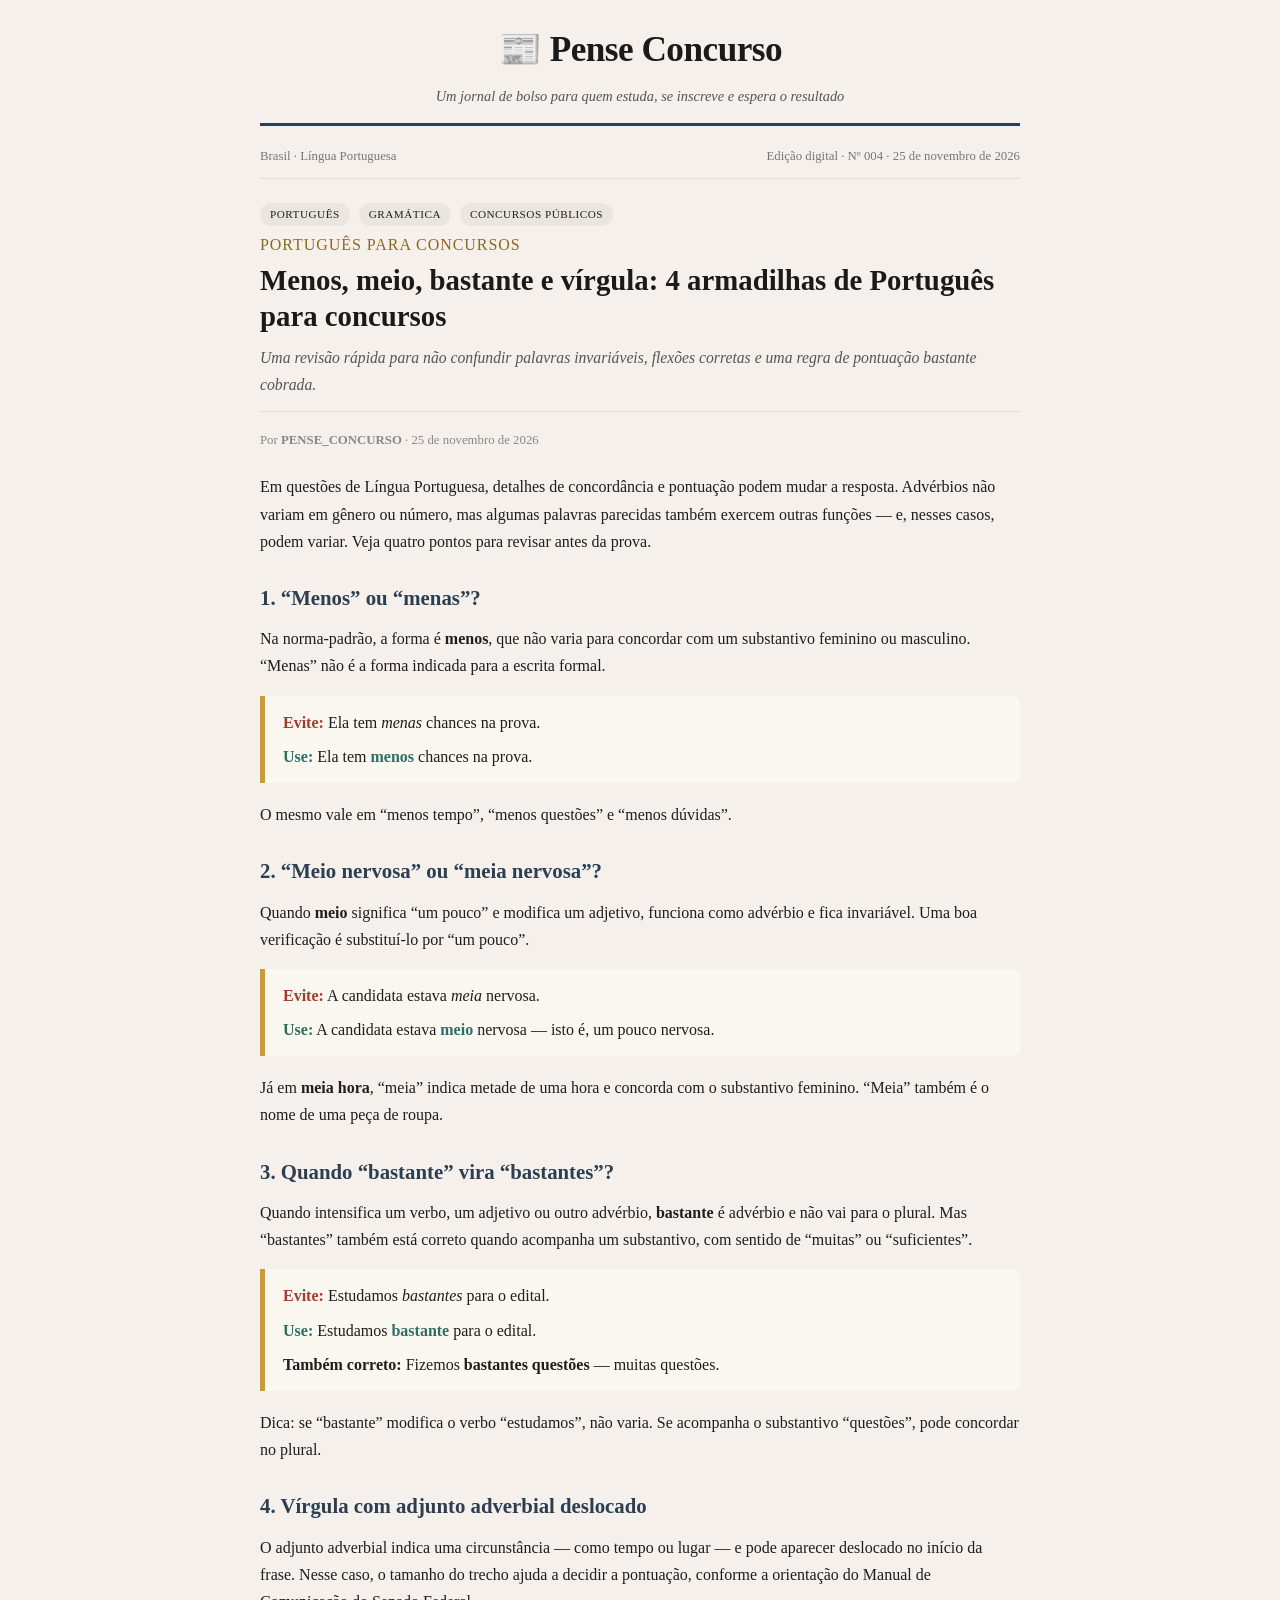
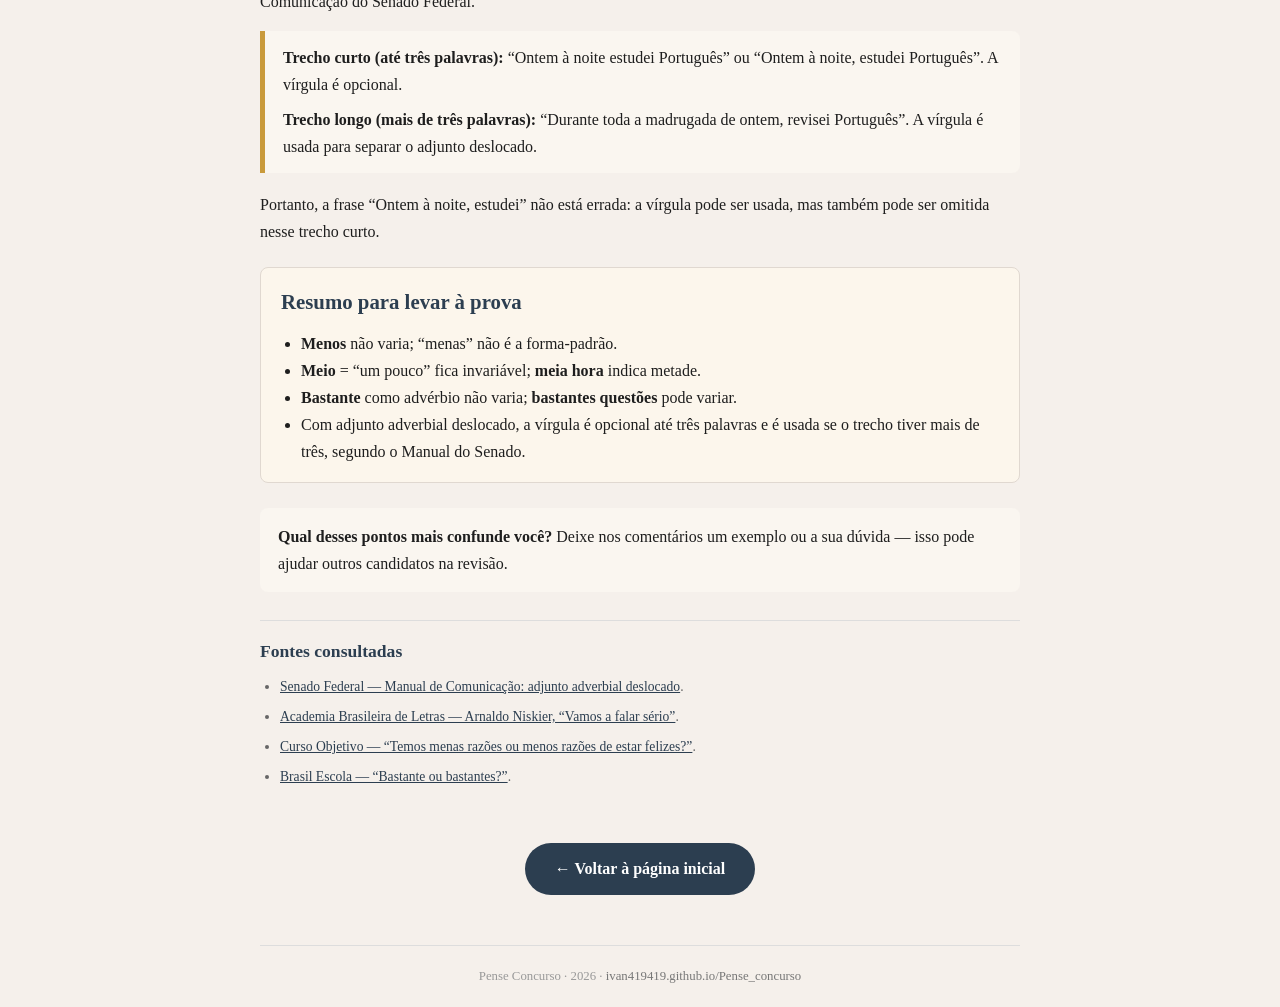
==== adverbios-concursos.html @ dcf008c1 "Add Portuguese grammar article for concursos" ====
<!DOCTYPE html>
<html lang="pt-BR">
<head>
    <meta charset="UTF-8">
    <meta name="viewport" content="width=device-width, initial-scale=1.0">
    <title>Menos, meio, bastante e vírgula: 4 armadilhas de Português para concursos — Pense Concurso</title>
    <meta name="description" content="Revise quatro dúvidas de gramática que aparecem em concursos: menos ou menas, meio ou meia, bastante ou bastantes e vírgula no adjunto adverbial deslocado.">
    <style>
        * {
            margin: 0;
            padding: 0;
            box-sizing: border-box;
        }
        body {
            font-family: 'Georgia', 'Times New Roman', serif;
            background: #f5f0eb;
            color: #1e1e1e;
            padding: 20px;
            max-width: 800px;
            margin: 0 auto;
            line-height: 1.7;
        }
        a { color: inherit; }
        .header {
            text-align: center;
            border-bottom: 3px solid #2c3e50;
            padding-bottom: 15px;
            margin-bottom: 20px;
        }
        .header h1 {
            font-size: 2.2rem;
            font-weight: 700;
            letter-spacing: -0.5px;
            color: #1a1a1a;
        }
        .header .tagline {
            font-size: 0.9rem;
            color: #555;
            font-style: italic;
            margin-top: 4px;
        }
        .meta {
            display: flex;
            flex-wrap: wrap;
            justify-content: space-between;
            gap: 5px 16px;
            font-size: 0.8rem;
            color: #777;
            border-bottom: 1px solid #ddd;
            padding-bottom: 10px;
            margin-bottom: 20px;
        }
        .tags span {
            display: inline-block;
            background: #eae5df;
            padding: 2px 10px;
            border-radius: 12px;
            margin: 0 5px 5px 0;
            font-size: 0.7rem;
            text-transform: uppercase;
            letter-spacing: 0.5px;
        }
        .categoria {
            font-size: 1rem;
            margin: 0 0 5px;
            color: #8a6a22;
            letter-spacing: 0.06em;
            text-transform: uppercase;
        }
        .article-title {
            font-size: 1.8rem;
            margin: 0 0 10px;
            color: #1a1a1a;
            line-height: 1.25;
        }
        .subtitulo {
            color: #555;
            font-size: 0.98rem;
            border-bottom: 1px solid #ddd;
            padding-bottom: 12px;
            margin-bottom: 18px;
        }
        .byline {
            font-size: 0.8rem;
            color: #888;
            margin: 0 0 22px;
        }
        p { margin: 0 0 16px; }
        h2 {
            font-size: 1.5rem;
            margin: 28px 0 10px;
            color: #1a1a1a;
        }
        h3 {
            font-size: 1.3rem;
            margin: 25px 0 10px;
            color: #2c3e50;
        }
        .exemplo {
            background: #faf6f0;
            border-left: 5px solid #c99a3b;
            padding: 13px 18px;
            margin: 15px 0 18px;
            border-radius: 0 8px 8px 0;
        }
        .exemplo p { margin: 0 0 7px; }
        .exemplo p:last-child { margin-bottom: 0; }
        .exemplo .evite strong { color: #a23b2e; }
        .exemplo .use strong { color: #2f6f63; }
        .destaque {
            background: #faf6f0;
            border-left: 6px solid #c0392b;
            padding: 15px 20px;
            margin: 20px 0;
            border-radius: 0 8px 8px 0;
        }
        .resumo {
            background: #fcf6ec;
            padding: 16px 20px;
            border-radius: 8px;
            border: 1px solid #e0d8d0;
            margin: 22px 0;
        }
        .resumo h3 { margin-top: 0; }
        .resumo ul { margin: 8px 0 0 20px; }
        .fontes {
            border-top: 1px solid #ddd;
            padding-top: 16px;
            margin-top: 28px;
            font-size: 0.85rem;
            color: #666;
        }
        .fontes h2 {
            font-size: 1.1rem;
            margin: 0 0 8px;
            color: #2c3e50;
        }
        .fontes ul { padding-left: 20px; }
        .fontes li { margin-bottom: 7px; }
        .fontes a { color: #2c3e50; }
        .comentario-cta {
            background: #faf6f0;
            padding: 15px 18px;
            border-radius: 8px;
            margin: 25px 0 15px;
        }
        .botao-voltar {
            display: inline-block;
            background: #2c3e50;
            color: white;
            padding: 12px 30px;
            border-radius: 30px;
            text-decoration: none;
            font-weight: bold;
            margin: 30px 0 20px;
        }
        .botao-voltar:hover { background: #c0392b; }
        footer {
            text-align: center;
            font-size: 0.8rem;
            color: #999;
            border-top: 1px solid #ddd;
            padding-top: 20px;
            margin-top: 30px;
        }
        @media (max-width: 600px) {
            body { padding: 16px; }
            .header h1 { font-size: 1.8rem; }
            .article-title { font-size: 1.55rem; }
            h2 { font-size: 1.35rem; }
            .meta { flex-direction: column; align-items: flex-start; }
        }
    </style>
    <!-- Cloudflare Web Analytics --><script type='module' src='https://static.cloudflareinsights.com/beacon.min.js' data-cf-beacon='{"token": "49c7e5d6283848708173839c3e692943"}'></script><!-- End Cloudflare Web Analytics -->
</head>
<body>
    <header class="header">
        <h1>📰 Pense Concurso</h1>
        <div class="tagline">Um jornal de bolso para quem estuda, se inscreve e espera o resultado</div>
    </header>

    <main>
        <div class="meta">
            <span>Brasil · Língua Portuguesa</span>
            <span>Edição digital · Nº 004 · 25 de novembro de 2026</span>
        </div>
        <div class="tags" aria-label="Temas da matéria">
            <span>Português</span>
            <span>Gramática</span>
            <span>Concursos públicos</span>
        </div>

        <article>
            <p class="categoria">Português para concursos</p>
            <h2 class="article-title">Menos, meio, bastante e vírgula: 4 armadilhas de Português para concursos</h2>
            <p class="subtitulo"><em>Uma revisão rápida para não confundir palavras invariáveis, flexões corretas e uma regra de pontuação bastante cobrada.</em></p>
            <p class="byline">Por <strong>PENSE_CONCURSO</strong> · 25 de novembro de 2026</p>

            <p>Em questões de Língua Portuguesa, detalhes de concordância e pontuação podem mudar a resposta. Advérbios não variam em gênero ou número, mas algumas palavras parecidas também exercem outras funções — e, nesses casos, podem variar. Veja quatro pontos para revisar antes da prova.</p>

            <section aria-labelledby="menos">
                <h3 id="menos">1. “Menos” ou “menas”?</h3>
                <p>Na norma-padrão, a forma é <strong>menos</strong>, que não varia para concordar com um substantivo feminino ou masculino. “Menas” não é a forma indicada para a escrita formal.</p>
                <div class="exemplo">
                    <p class="evite"><strong>Evite:</strong> Ela tem <em>menas</em> chances na prova.</p>
                    <p class="use"><strong>Use:</strong> Ela tem <strong>menos</strong> chances na prova.</p>
                </div>
                <p>O mesmo vale em “menos tempo”, “menos questões” e “menos dúvidas”.</p>
            </section>

            <section aria-labelledby="meio">
                <h3 id="meio">2. “Meio nervosa” ou “meia nervosa”?</h3>
                <p>Quando <strong>meio</strong> significa “um pouco” e modifica um adjetivo, funciona como advérbio e fica invariável. Uma boa verificação é substituí-lo por “um pouco”.</p>
                <div class="exemplo">
                    <p class="evite"><strong>Evite:</strong> A candidata estava <em>meia</em> nervosa.</p>
                    <p class="use"><strong>Use:</strong> A candidata estava <strong>meio</strong> nervosa — isto é, um pouco nervosa.</p>
                </div>
                <p>Já em <strong>meia hora</strong>, “meia” indica metade de uma hora e concorda com o substantivo feminino. “Meia” também é o nome de uma peça de roupa.</p>
            </section>

            <section aria-labelledby="bastante">
                <h3 id="bastante">3. Quando “bastante” vira “bastantes”?</h3>
                <p>Quando intensifica um verbo, um adjetivo ou outro advérbio, <strong>bastante</strong> é advérbio e não vai para o plural. Mas “bastantes” também está correto quando acompanha um substantivo, com sentido de “muitas” ou “suficientes”.</p>
                <div class="exemplo">
                    <p class="evite"><strong>Evite:</strong> Estudamos <em>bastantes</em> para o edital.</p>
                    <p class="use"><strong>Use:</strong> Estudamos <strong>bastante</strong> para o edital.</p>
                    <p><strong>Também correto:</strong> Fizemos <strong>bastantes questões</strong> — muitas questões.</p>
                </div>
                <p>Dica: se “bastante” modifica o verbo “estudamos”, não varia. Se acompanha o substantivo “questões”, pode concordar no plural.</p>
            </section>

            <section aria-labelledby="virgula">
                <h3 id="virgula">4. Vírgula com adjunto adverbial deslocado</h3>
                <p>O adjunto adverbial indica uma circunstância — como tempo ou lugar — e pode aparecer deslocado no início da frase. Nesse caso, o tamanho do trecho ajuda a decidir a pontuação, conforme a orientação do Manual de Comunicação do Senado Federal.</p>
                <div class="exemplo">
                    <p><strong>Trecho curto (até três palavras):</strong> “Ontem à noite estudei Português” ou “Ontem à noite, estudei Português”. A vírgula é opcional.</p>
                    <p><strong>Trecho longo (mais de três palavras):</strong> “Durante toda a madrugada de ontem, revisei Português”. A vírgula é usada para separar o adjunto deslocado.</p>
                </div>
                <p>Portanto, a frase “Ontem à noite, estudei” não está errada: a vírgula pode ser usada, mas também pode ser omitida nesse trecho curto.</p>
            </section>

            <div class="resumo">
                <h3>Resumo para levar à prova</h3>
                <ul>
                    <li><strong>Menos</strong> não varia; “menas” não é a forma-padrão.</li>
                    <li><strong>Meio</strong> = “um pouco” fica invariável; <strong>meia hora</strong> indica metade.</li>
                    <li><strong>Bastante</strong> como advérbio não varia; <strong>bastantes questões</strong> pode variar.</li>
                    <li>Com adjunto adverbial deslocado, a vírgula é opcional até três palavras e é usada se o trecho tiver mais de três, segundo o Manual do Senado.</li>
                </ul>
            </div>

            <p class="comentario-cta"><strong>Qual desses pontos mais confunde você?</strong> Deixe nos comentários um exemplo ou a sua dúvida — isso pode ajudar outros candidatos na revisão.</p>

            <div class="fontes">
                <h2>Fontes consultadas</h2>
                <ul>
                    <li><a href="https://www12.senado.leg.br/manualdecomunicacao/estilos/adjunto-adverbial-deslocado" target="_blank" rel="noopener noreferrer">Senado Federal — Manual de Comunicação: adjunto adverbial deslocado</a>.</li>
                    <li><a href="https://www.academia.org.br/artigos/vamos-falar-serio" target="_blank" rel="noopener noreferrer">Academia Brasileira de Letras — Arnaldo Niskier, “Vamos a falar sério”</a>.</li>
                    <li><a href="https://www.curso-objetivo.br/vestibular/bom-portugues/temos-menas-razoes-ou-menos-razoes-de-estar-felizes.aspx" target="_blank" rel="noopener noreferrer">Curso Objetivo — “Temos menas razões ou menos razões de estar felizes?”</a>.</li>
                    <li><a href="https://brasilescola.uol.com.br/gramatica/bastante-ou-bastantes.htm" target="_blank" rel="noopener noreferrer">Brasil Escola — “Bastante ou bastantes?”</a>.</li>
                </ul>
            </div>
        </article>

        <div id="disqus_thread"></div>
        <script>
            var disqus_config = function () {
                this.page.url = window.location.href;
                this.page.identifier = 'adverbios-concursos';
            };
            (function() {
                var d = document, s = d.createElement('script');
                s.src = 'https://Penseconcurso.disqus.com/embed.js';
                s.setAttribute('data-timestamp', +new Date());
                (d.head || d.body).appendChild(s);
            })();
        </script>
        <noscript>Ative o JavaScript para ver os <a href="https://disqus.com/?ref_noscript">comentários do Disqus</a>.</noscript>

        <div style="text-align: center; margin: 25px 0 10px;">
            <a href="index.html" class="botao-voltar">← Voltar à página inicial</a>
        </div>
    </main>

    <footer>
        Pense Concurso · 2026 · <a href="https://ivan419419.github.io/Pense_concurso/" style="color:#777; text-decoration:none;">ivan419419.github.io/Pense_concurso</a>
    </footer>
</body>
</html>
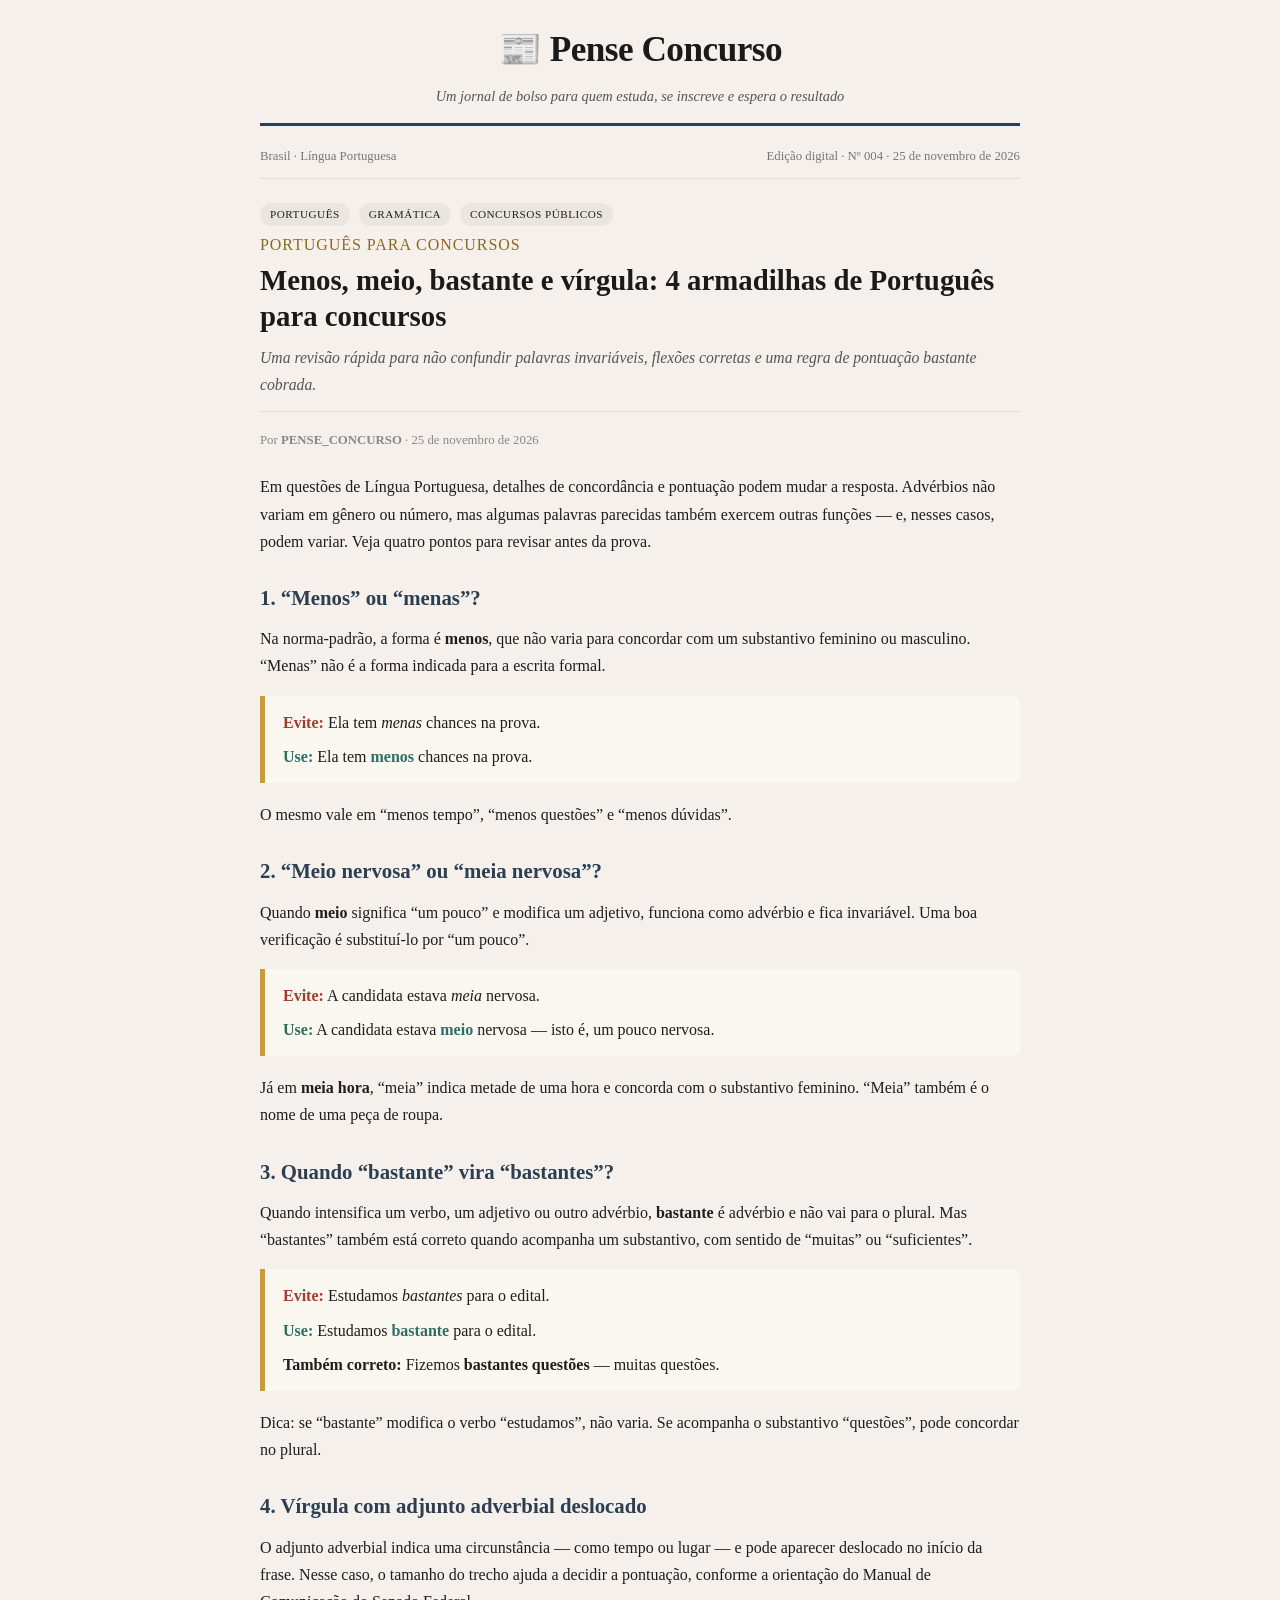
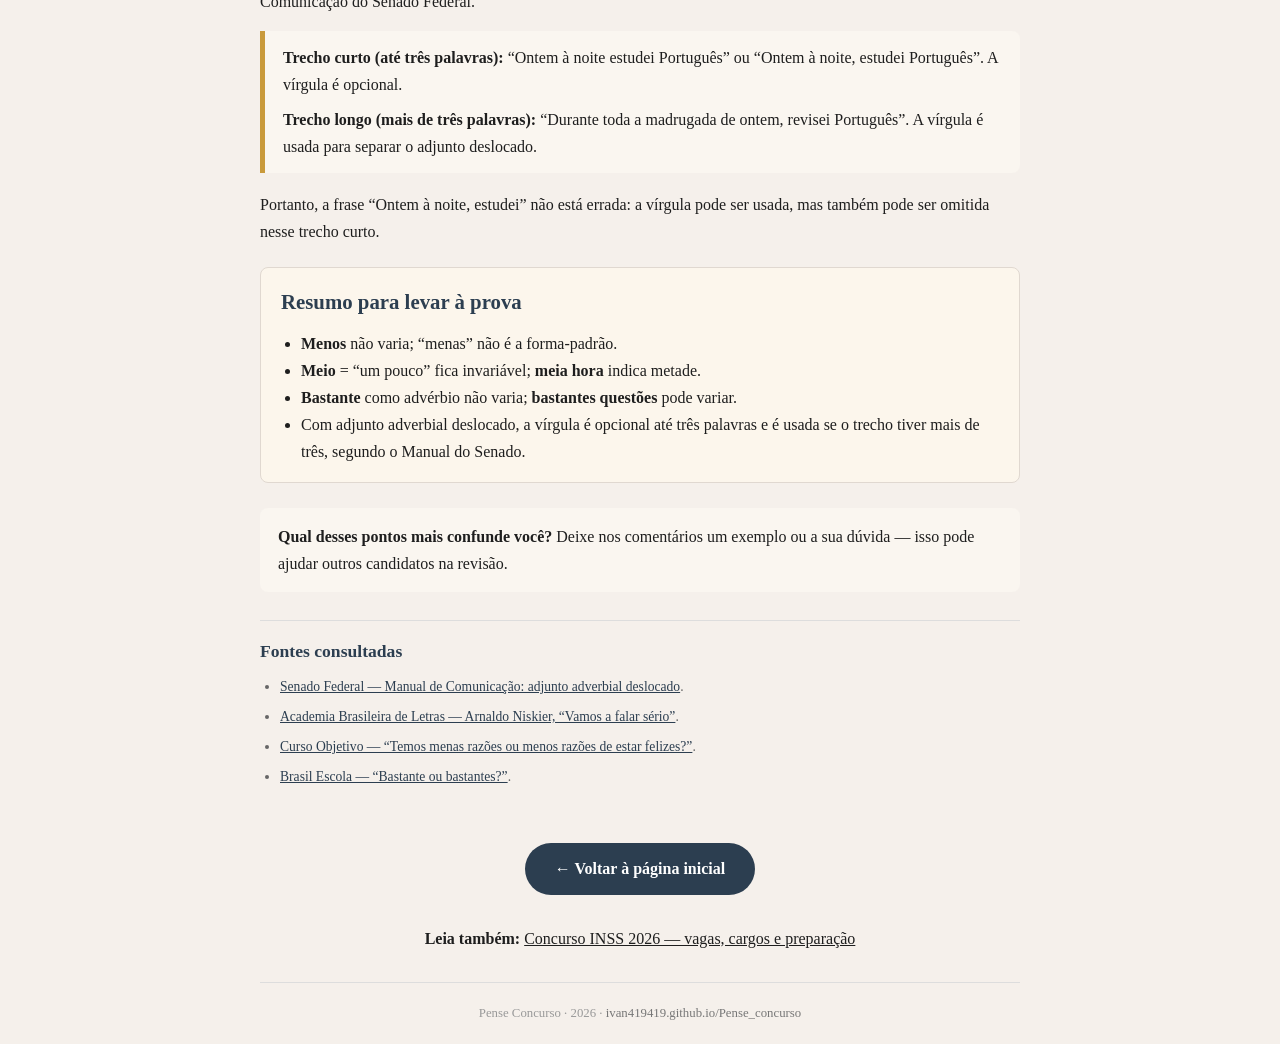
==== commit fe9c06af: "Improve SEO metadata and crawlability" ====
--- a/adverbios-concursos.html
+++ b/adverbios-concursos.html
@@ -280,6 +280,7 @@
         <div style="text-align: center; margin: 25px 0 10px;">
             <a href="index.html" class="botao-voltar">← Voltar à página inicial</a>
         </div>
+        <p style="text-align: center; margin: 0 0 18px;"><strong>Leia também:</strong> <a href="inss2026.html">Concurso INSS 2026 — vagas, cargos e preparação</a></p>
     </main>
 
     <footer>
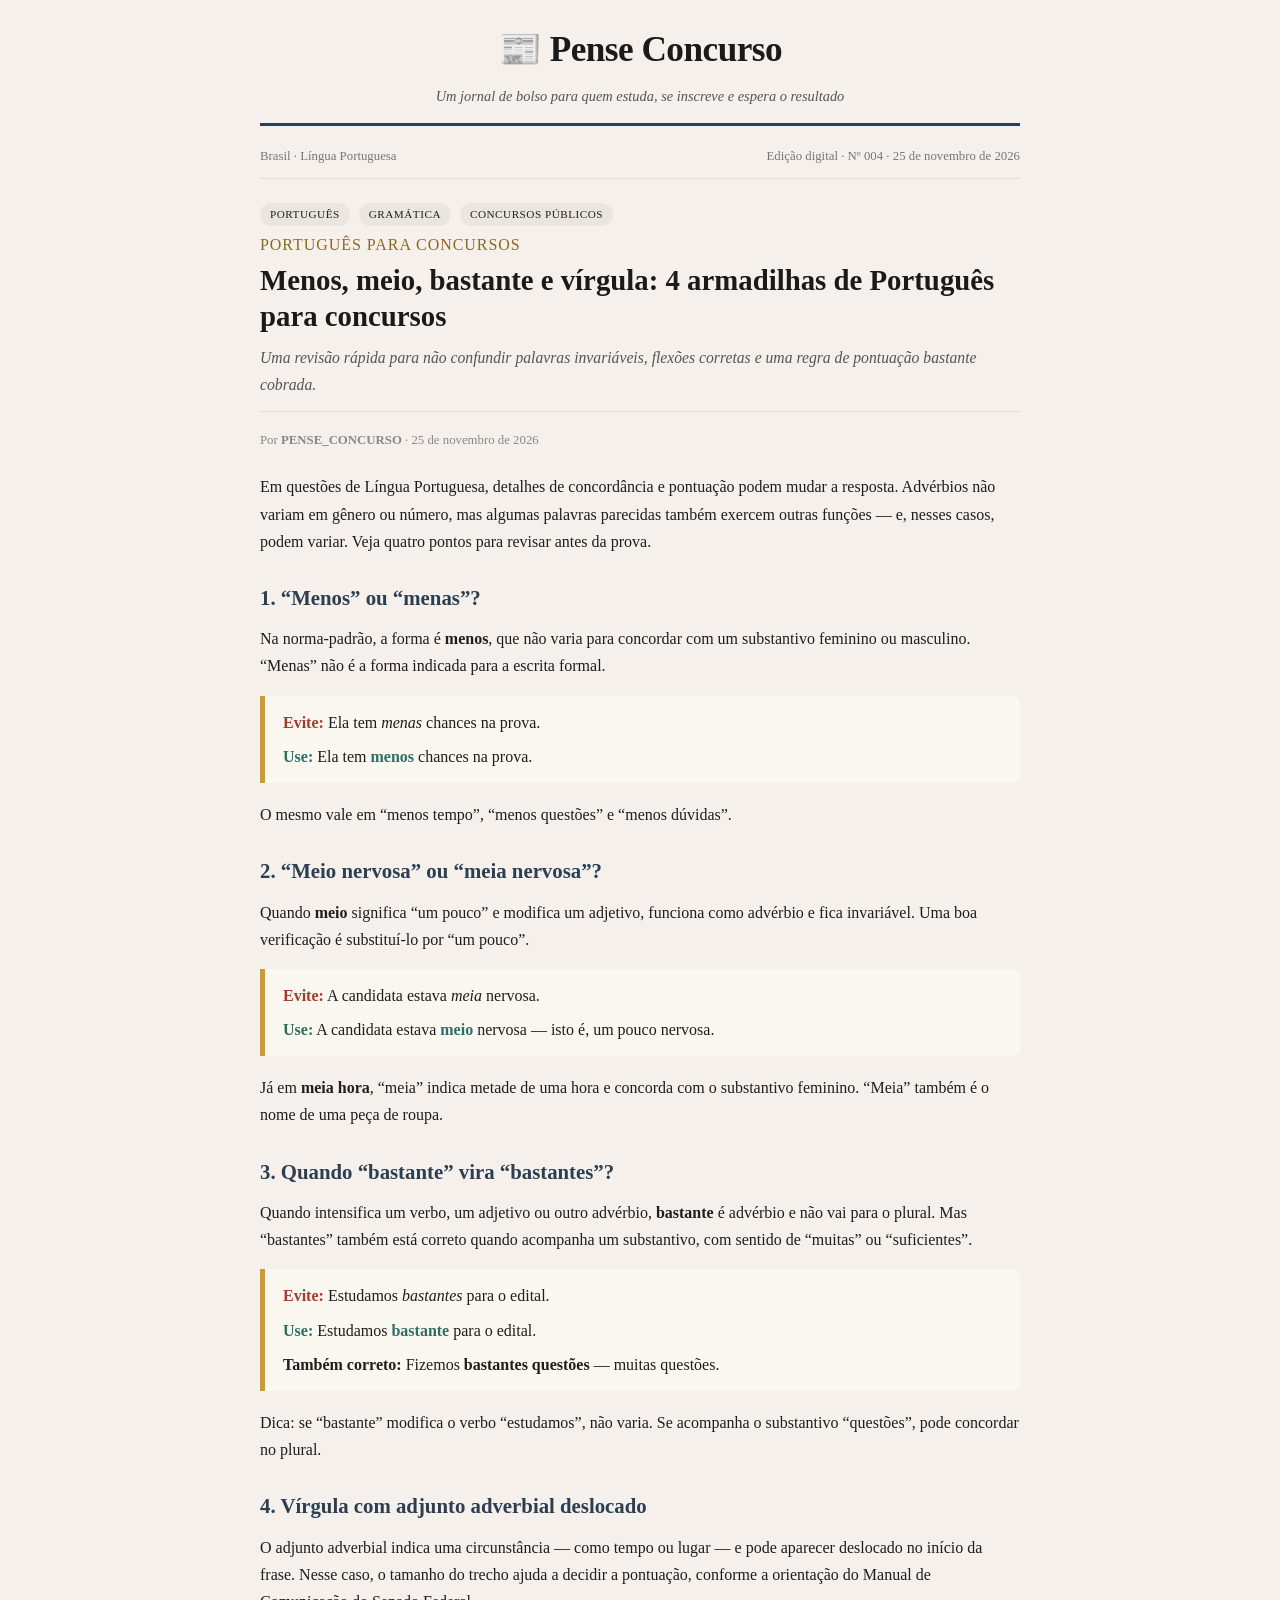
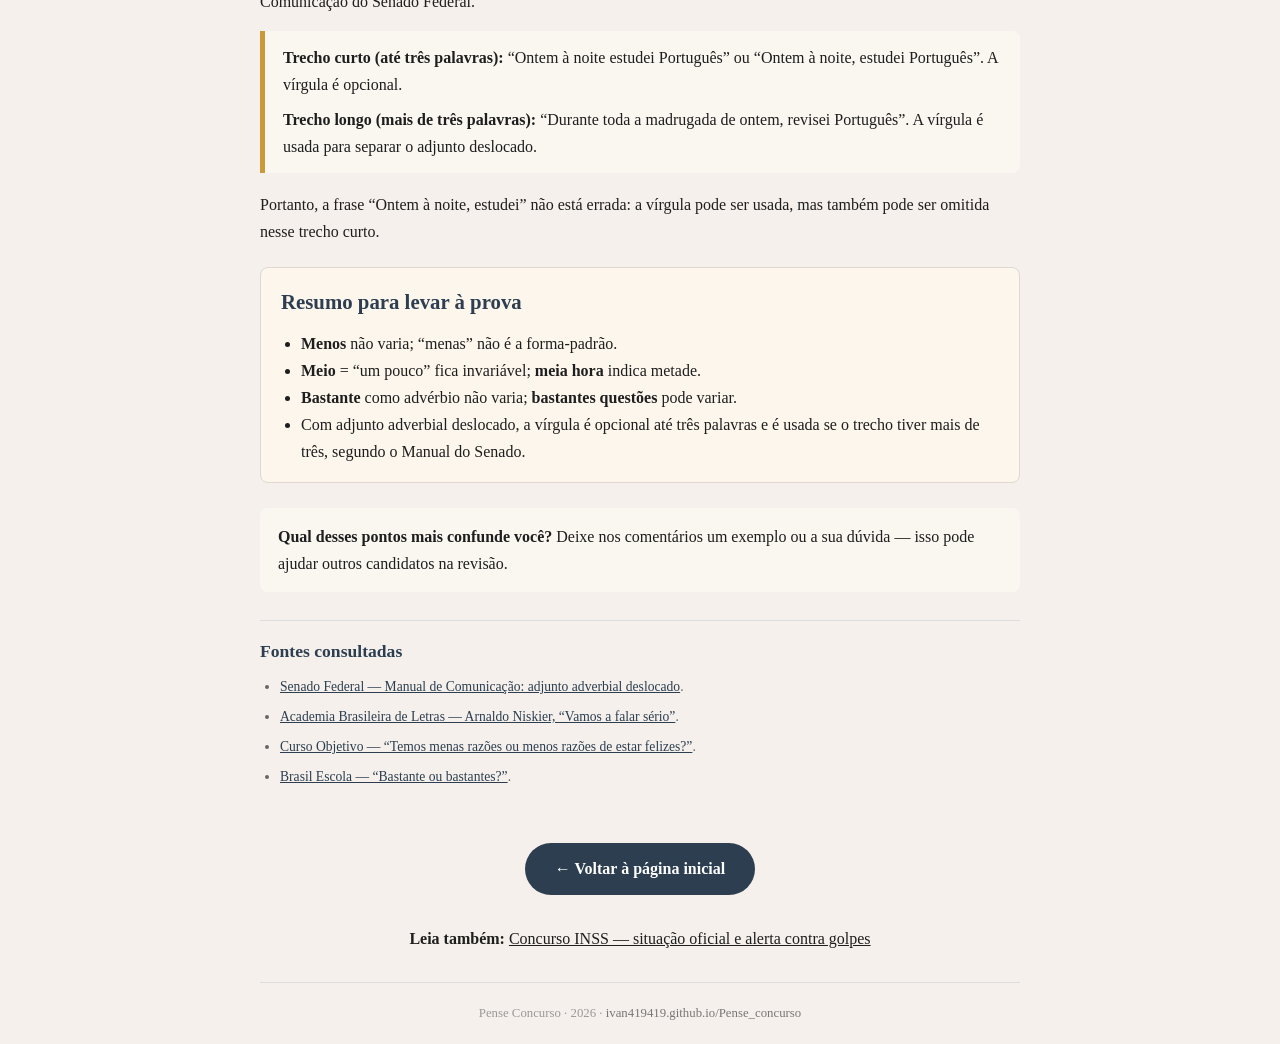
==== commit 45b4f7d5: "Update INSS contest status and scam warning" ====
--- a/adverbios-concursos.html
+++ b/adverbios-concursos.html
@@ -280,7 +280,7 @@
         <div style="text-align: center; margin: 25px 0 10px;">
             <a href="index.html" class="botao-voltar">← Voltar à página inicial</a>
         </div>
-        <p style="text-align: center; margin: 0 0 18px;"><strong>Leia também:</strong> <a href="inss2026.html">Concurso INSS 2026 — vagas, cargos e preparação</a></p>
+        <p style="text-align: center; margin: 0 0 18px;"><strong>Leia também:</strong> <a href="inss2026.html">Concurso INSS — situação oficial e alerta contra golpes</a></p>
     </main>
 
     <footer>
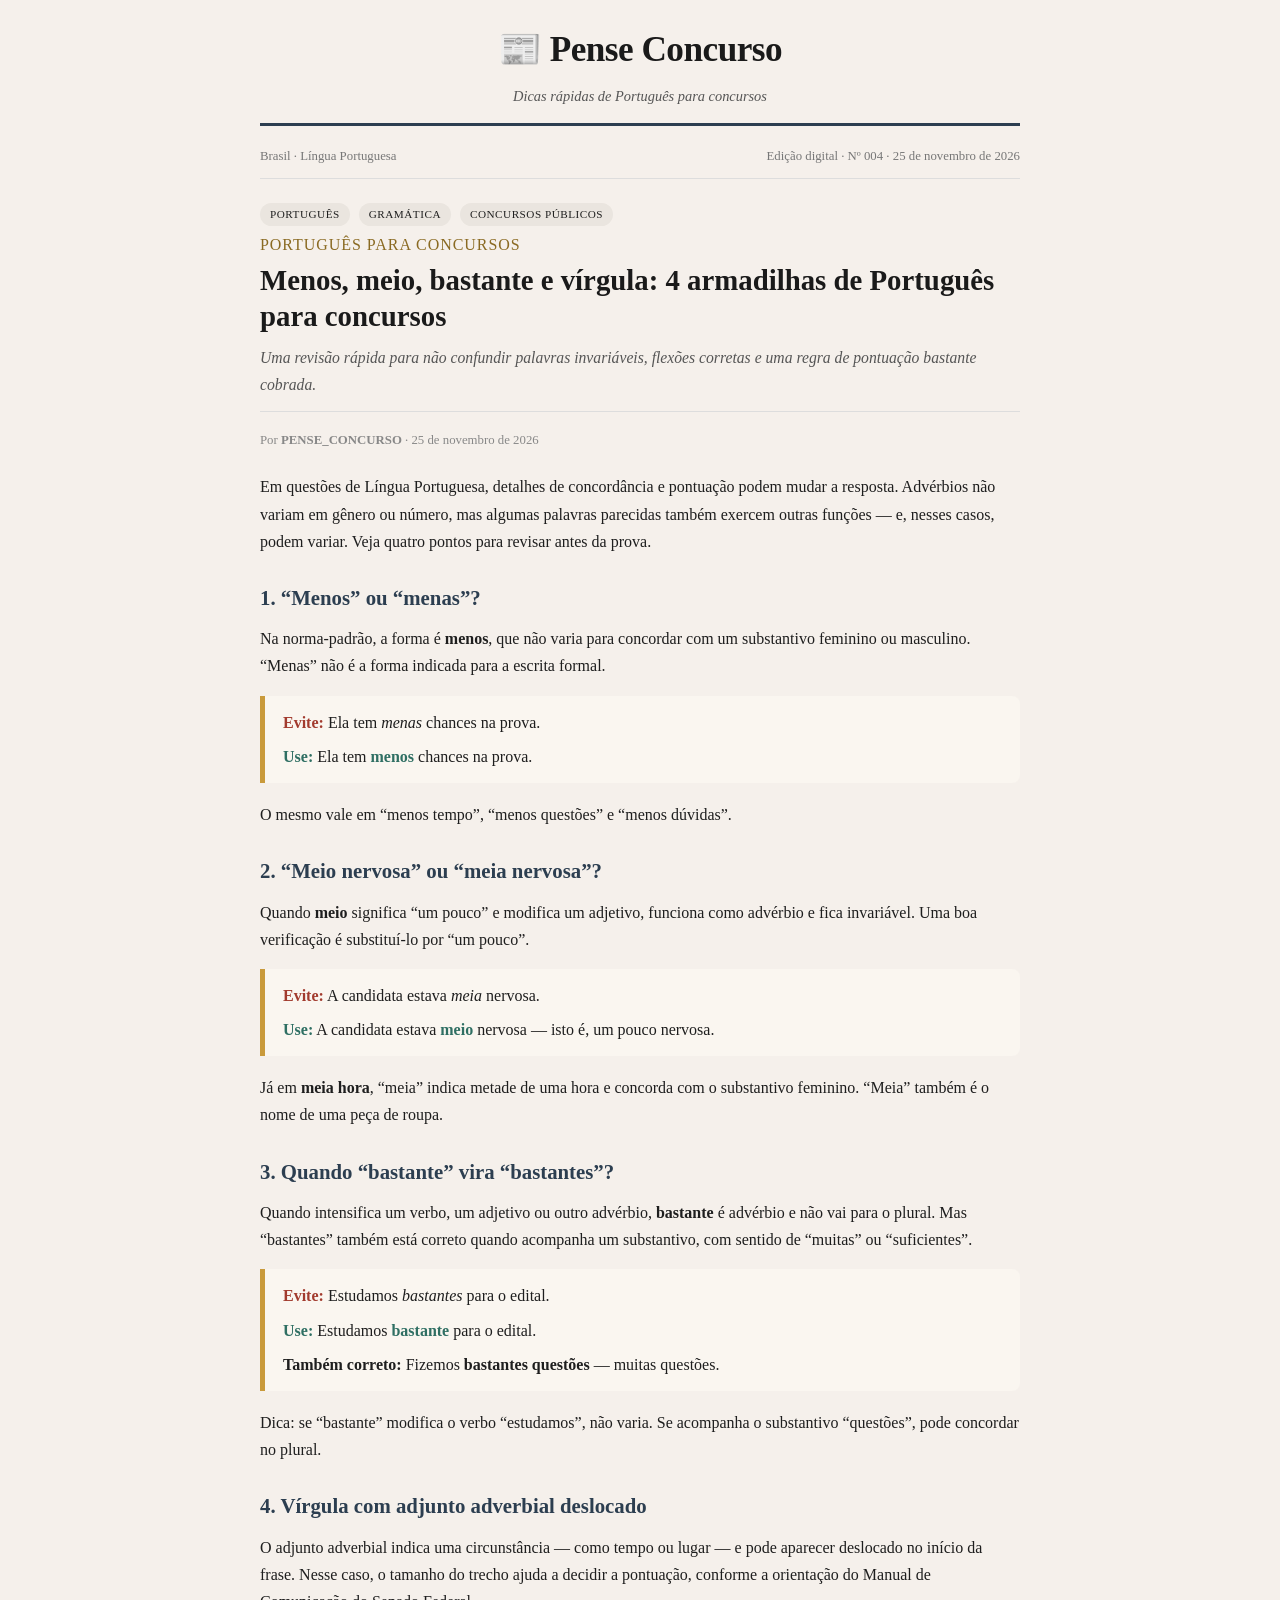
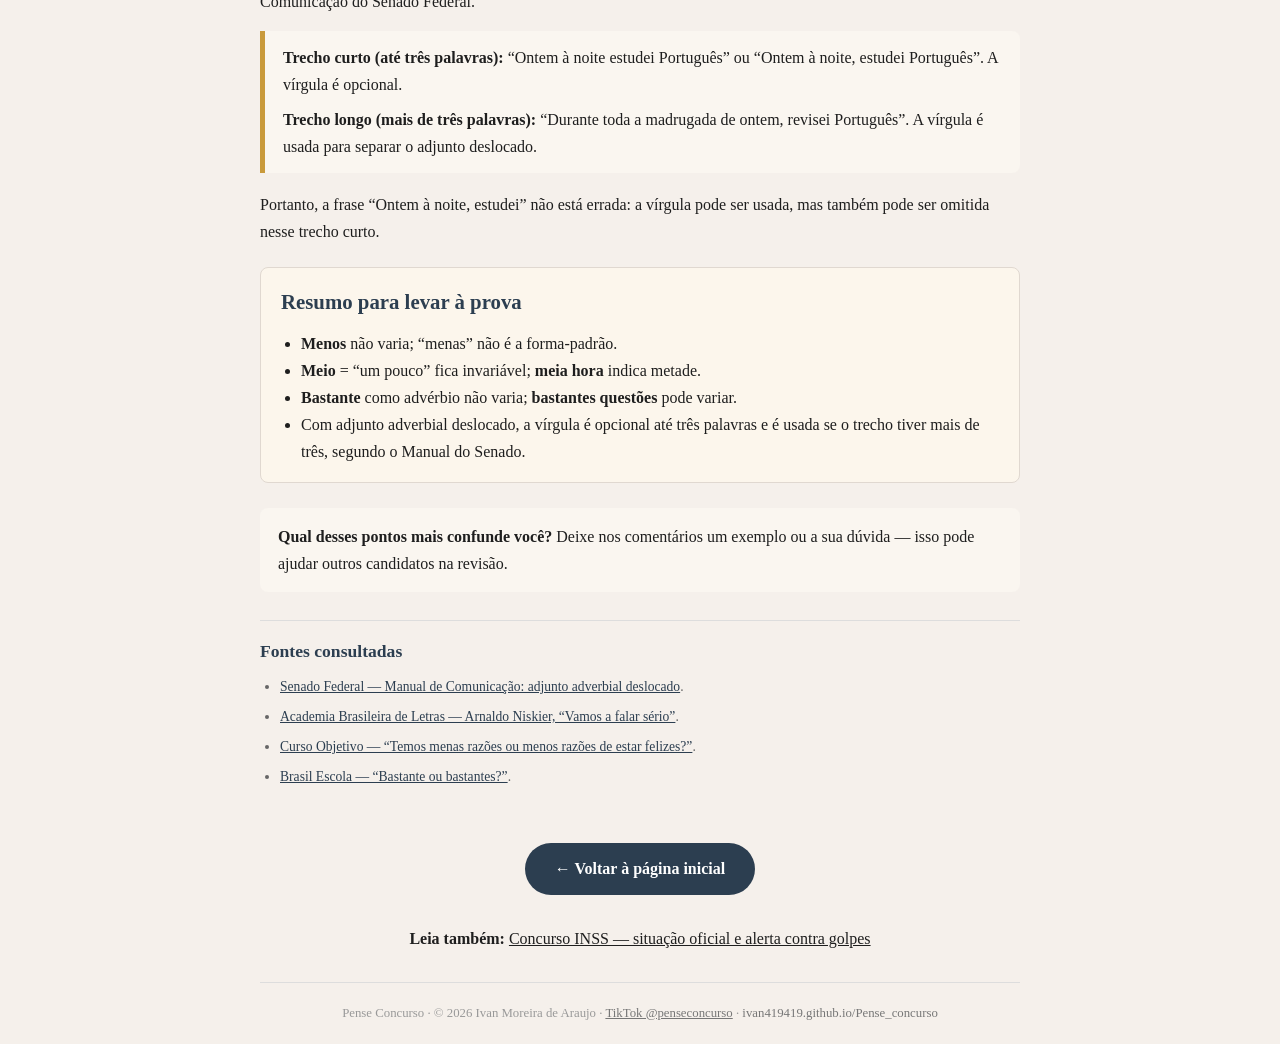
==== commit 4e43e9ed: "Clarify Pense Concurso Portuguese tips identity" ====
--- a/adverbios-concursos.html
+++ b/adverbios-concursos.html
@@ -176,7 +176,7 @@
 <body>
     <header class="header">
         <h1>📰 Pense Concurso</h1>
-        <div class="tagline">Um jornal de bolso para quem estuda, se inscreve e espera o resultado</div>
+        <div class="tagline">Dicas rápidas de Português para concursos</div>
     </header>
 
     <main>
@@ -284,7 +284,7 @@
     </main>
 
     <footer>
-        Pense Concurso · 2026 · <a href="https://ivan419419.github.io/Pense_concurso/" style="color:#777; text-decoration:none;">ivan419419.github.io/Pense_concurso</a>
+        Pense Concurso · © 2026 Ivan Moreira de Araujo · <a href="https://www.tiktok.com/@penseconcurso" target="_blank" rel="noopener noreferrer" style="color:#777;">TikTok @penseconcurso</a> · <a href="https://ivan419419.github.io/Pense_concurso/" style="color:#777; text-decoration:none;">ivan419419.github.io/Pense_concurso</a>
     </footer>
 </body>
 </html>
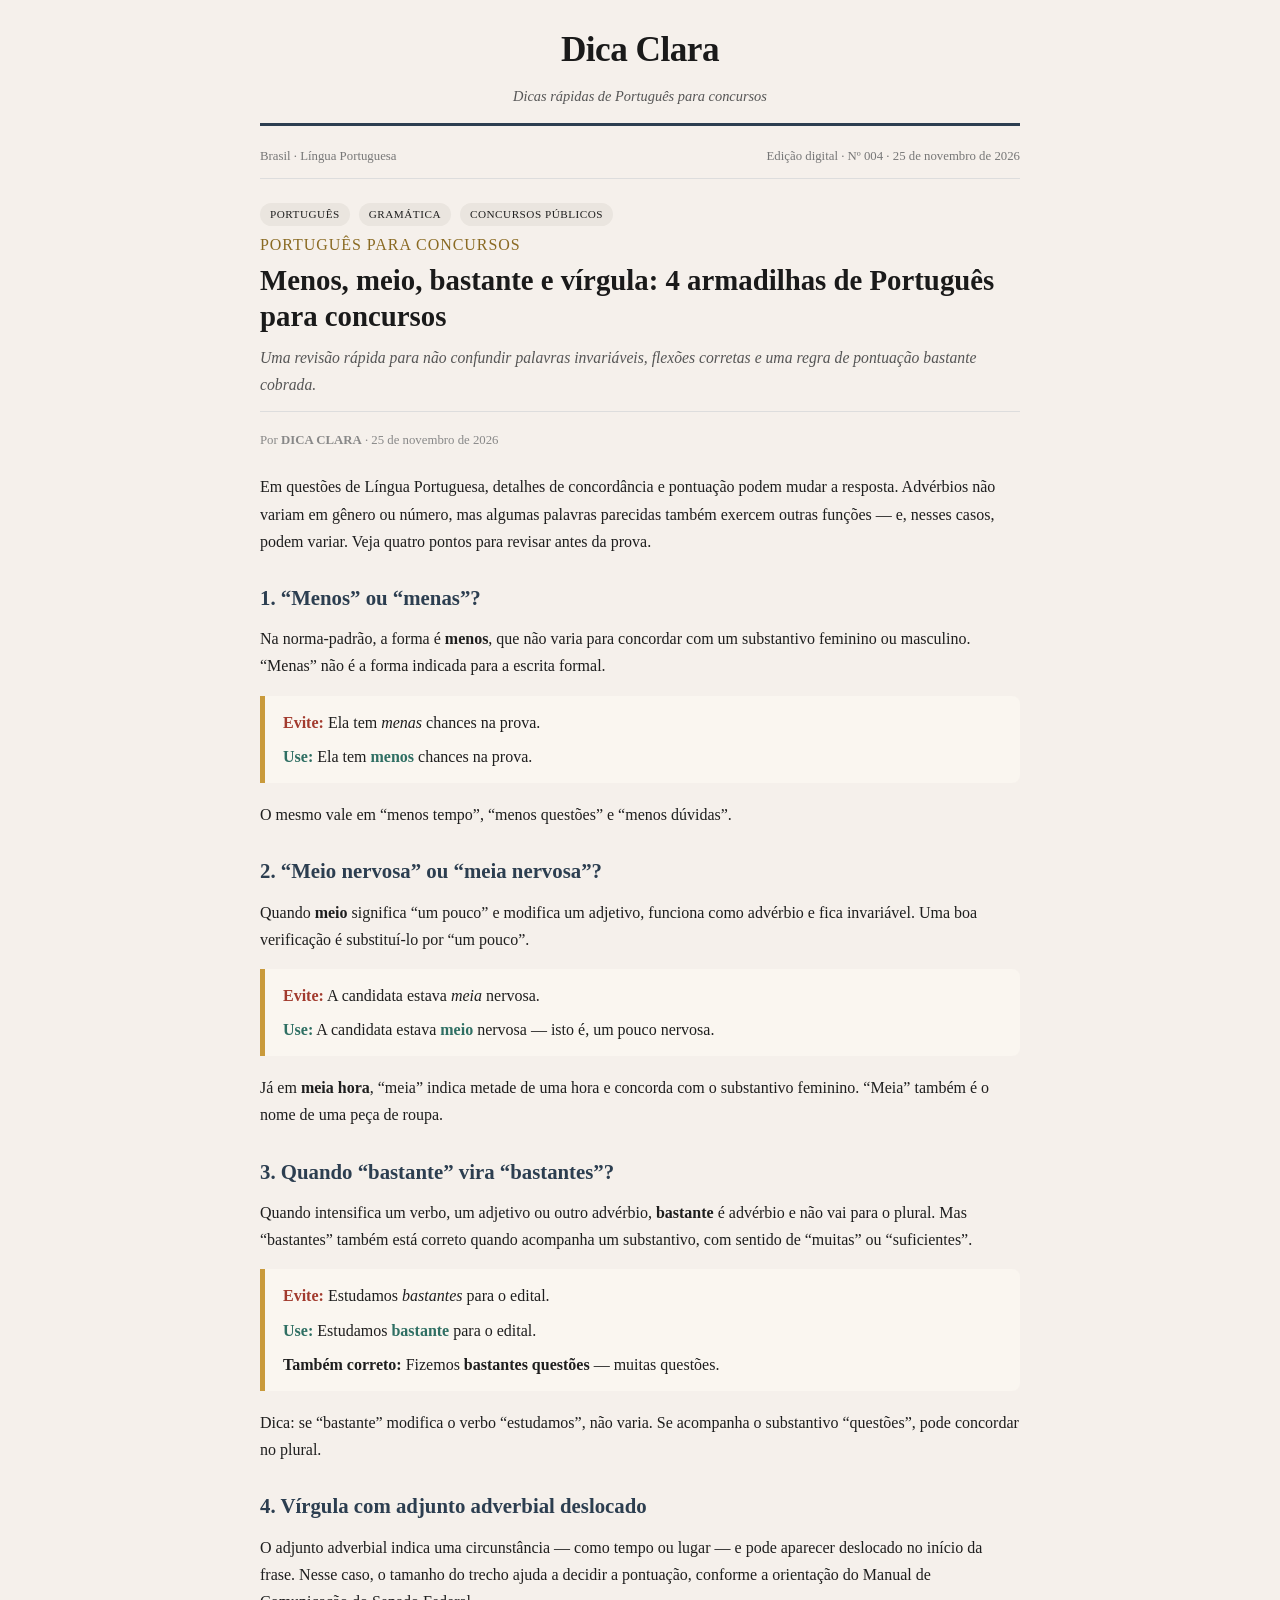
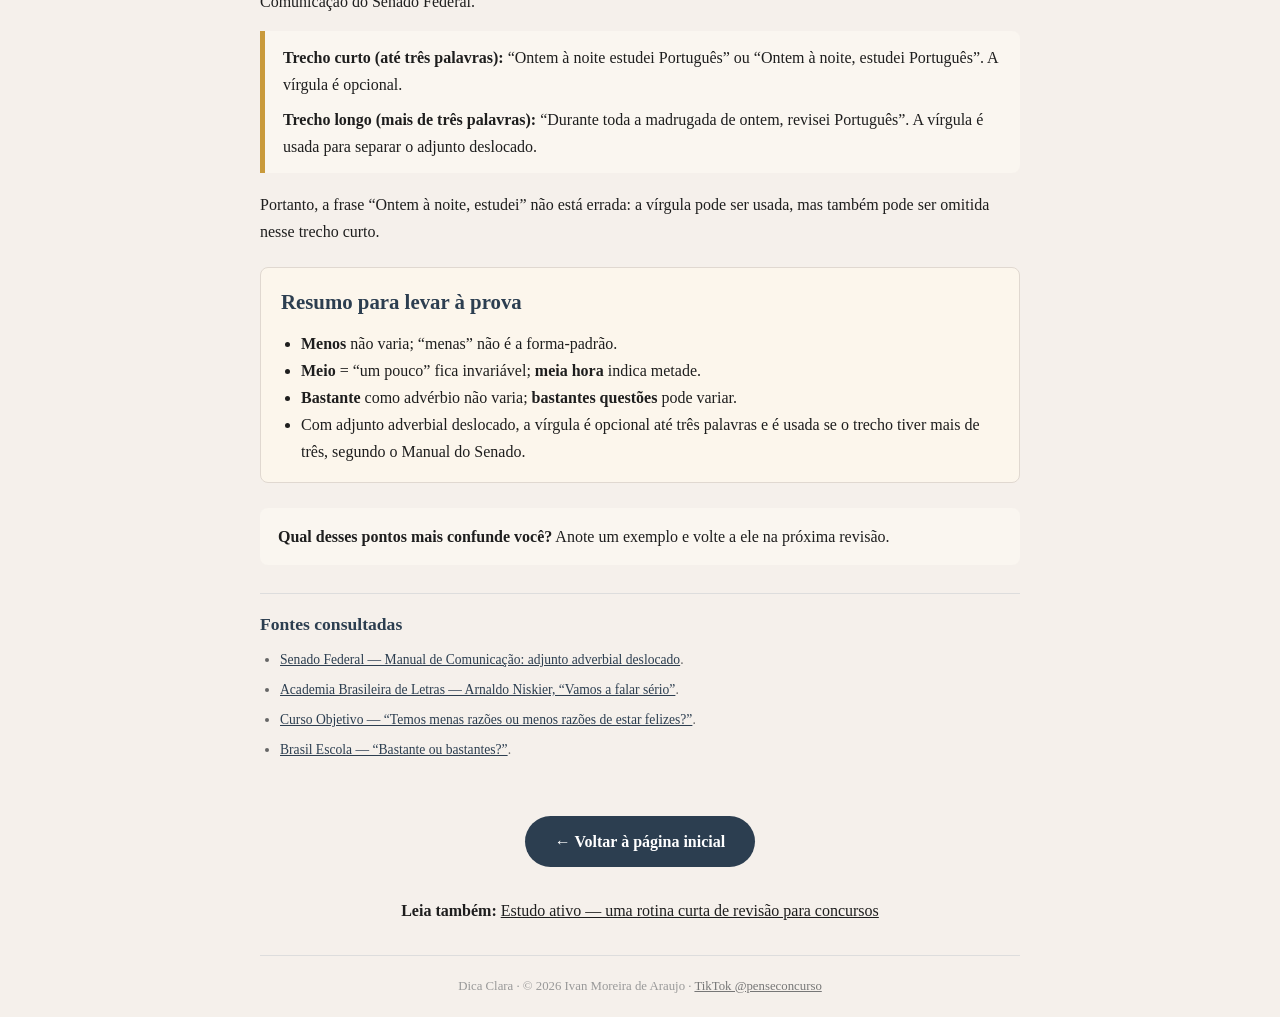
==== commit 597ebdda: "Publish approved Dica Clara refresh" ====
--- a/adverbios-concursos.html
+++ b/adverbios-concursos.html
@@ -3,7 +3,7 @@
 <head>
     <meta charset="UTF-8">
     <meta name="viewport" content="width=device-width, initial-scale=1.0">
-    <title>Menos, meio, bastante e vírgula: 4 armadilhas de Português para concursos — Pense Concurso</title>
+    <title>Menos, meio, bastante e vírgula: 4 armadilhas de Português para concursos — Dica Clara</title>
     <meta name="description" content="Revise quatro dúvidas de gramática que aparecem em concursos: menos ou menas, meio ou meia, bastante ou bastantes e vírgula no adjunto adverbial deslocado.">
     <style>
         * {
@@ -171,11 +171,10 @@
             .meta { flex-direction: column; align-items: flex-start; }
         }
     </style>
-    <!-- Cloudflare Web Analytics --><script type='module' src='https://static.cloudflareinsights.com/beacon.min.js' data-cf-beacon='{"token": "49c7e5d6283848708173839c3e692943"}'></script><!-- End Cloudflare Web Analytics -->
-</head>
+    </head>
 <body>
     <header class="header">
-        <h1>📰 Pense Concurso</h1>
+        <h1>Dica Clara</h1>
         <div class="tagline">Dicas rápidas de Português para concursos</div>
     </header>
 
@@ -194,7 +193,7 @@
             <p class="categoria">Português para concursos</p>
             <h2 class="article-title">Menos, meio, bastante e vírgula: 4 armadilhas de Português para concursos</h2>
             <p class="subtitulo"><em>Uma revisão rápida para não confundir palavras invariáveis, flexões corretas e uma regra de pontuação bastante cobrada.</em></p>
-            <p class="byline">Por <strong>PENSE_CONCURSO</strong> · 25 de novembro de 2026</p>
+            <p class="byline">Por <strong>DICA CLARA</strong> · 25 de novembro de 2026</p>
 
             <p>Em questões de Língua Portuguesa, detalhes de concordância e pontuação podem mudar a resposta. Advérbios não variam em gênero ou número, mas algumas palavras parecidas também exercem outras funções — e, nesses casos, podem variar. Veja quatro pontos para revisar antes da prova.</p>
 
@@ -249,7 +248,7 @@
                 </ul>
             </div>
 
-            <p class="comentario-cta"><strong>Qual desses pontos mais confunde você?</strong> Deixe nos comentários um exemplo ou a sua dúvida — isso pode ajudar outros candidatos na revisão.</p>
+            <p class="comentario-cta"><strong>Qual desses pontos mais confunde você?</strong> Anote um exemplo e volte a ele na próxima revisão.</p>
 
             <div class="fontes">
                 <h2>Fontes consultadas</h2>
@@ -262,29 +261,14 @@
             </div>
         </article>
 
-        <div id="disqus_thread"></div>
-        <script>
-            var disqus_config = function () {
-                this.page.url = window.location.href;
-                this.page.identifier = 'adverbios-concursos';
-            };
-            (function() {
-                var d = document, s = d.createElement('script');
-                s.src = 'https://Penseconcurso.disqus.com/embed.js';
-                s.setAttribute('data-timestamp', +new Date());
-                (d.head || d.body).appendChild(s);
-            })();
-        </script>
-        <noscript>Ative o JavaScript para ver os <a href="https://disqus.com/?ref_noscript">comentários do Disqus</a>.</noscript>
-
         <div style="text-align: center; margin: 25px 0 10px;">
             <a href="index.html" class="botao-voltar">← Voltar à página inicial</a>
         </div>
-        <p style="text-align: center; margin: 0 0 18px;"><strong>Leia também:</strong> <a href="inss2026.html">Concurso INSS — situação oficial e alerta contra golpes</a></p>
+        <p style="text-align: center; margin: 0 0 18px;"><strong>Leia também:</strong> <a href="estudo-concursos.html">Estudo ativo — uma rotina curta de revisão para concursos</a></p>
     </main>
 
     <footer>
-        Pense Concurso · © 2026 Ivan Moreira de Araujo · <a href="https://www.tiktok.com/@penseconcurso" target="_blank" rel="noopener noreferrer" style="color:#777;">TikTok @penseconcurso</a> · <a href="https://ivan419419.github.io/Pense_concurso/" style="color:#777; text-decoration:none;">ivan419419.github.io/Pense_concurso</a>
+        Dica Clara · © 2026 Ivan Moreira de Araujo · <a href="https://www.tiktok.com/@penseconcurso" target="_blank" rel="noopener noreferrer" style="color:#777;">TikTok @penseconcurso</a>
     </footer>
 </body>
 </html>
